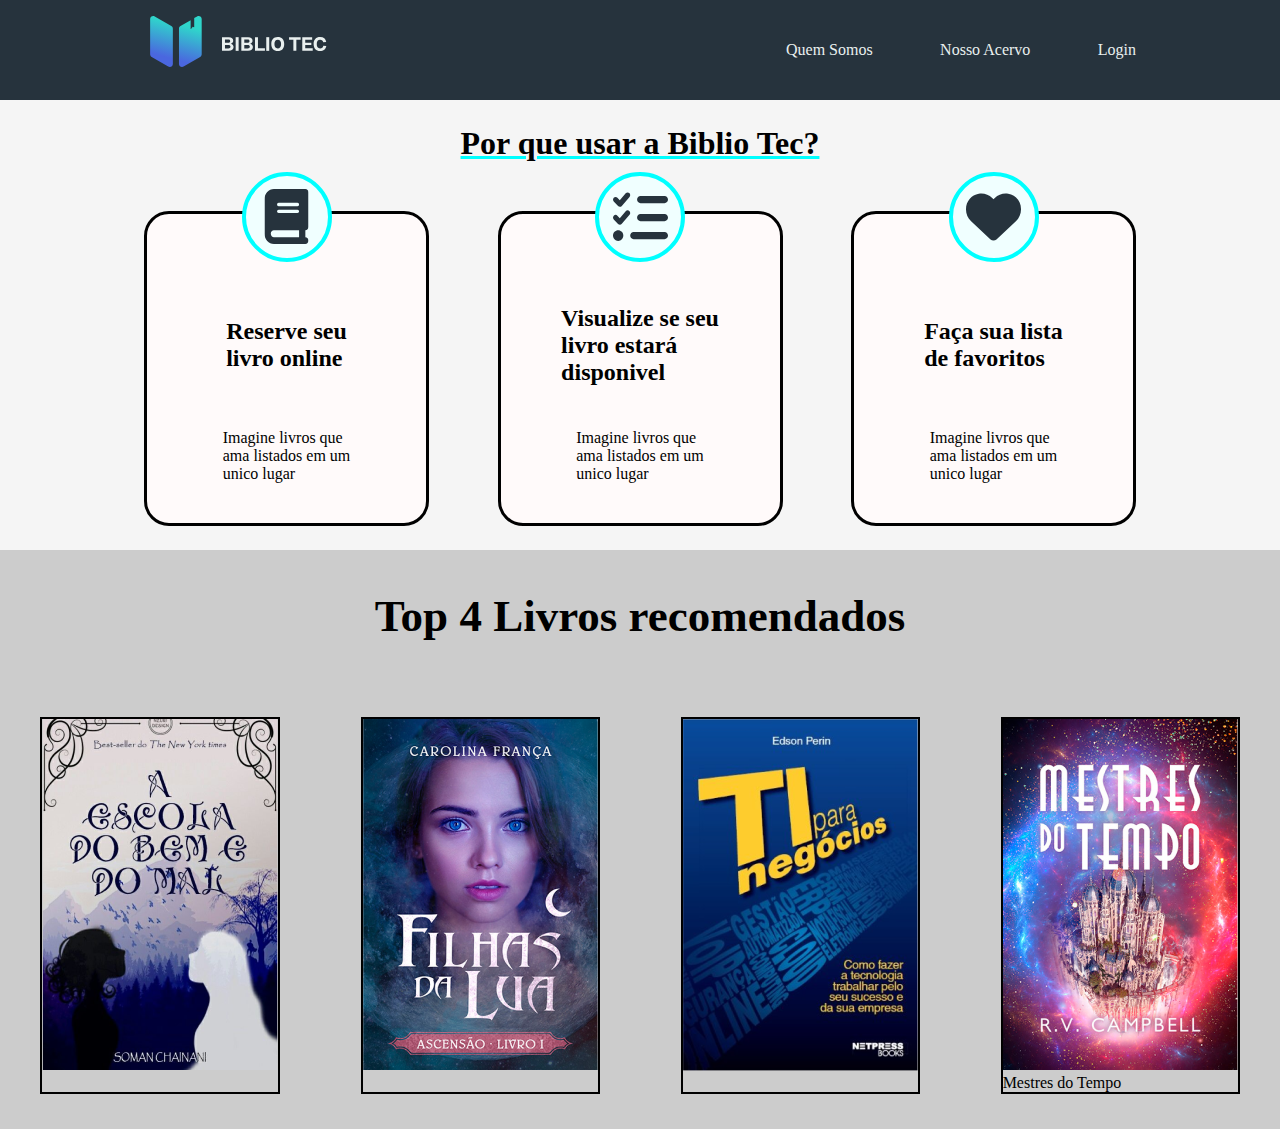
==== index.html @ ab9cee33 "Desafio Bibliotec" ====
<!DOCTYPE html>
<html lang="pt-br">

<head>
    <meta charset="UTF-8">
    <meta name="viewport" content="width=device-width, initial-scale=1.0">
    <title>Bibliotec - A sua biblioteca digital</title>
    <link rel="stylesheet" href="./css/home.css">
</head>

<body>
    <header>
        <div class="Layout-grid header-flex">
            <img src="images/logo-desktop.svg" alt="Um livro aberto com o texto bibliotec ao lado">
            <nav>
                <a href="#">Quem Somos</a>
                <a href="#">Nosso Acervo</a>
                <a href="#">Login</a>
            </nav>
        </div>
    </header>

    <main>
        <section class="porque-usar">

            <div class="Bibliotec-flex">

                <h1>Por que usar a Biblio Tec?</h1>

                <article class="manteiga">

                    <div class="Borda">

                        <img src="images/book-solid.svg" alt="livro">

                    </div>
                    <h2>Reserve seu <br> livro online</h2>

                    <p>Imagine livros que <br> ama listados em um <br> unico lugar</p>

                </article>

                <article class="manteiga">

                    <div class="Borda">

                        <img src="./images/check-solid.svg" alt="menu de hamburguer">

                    </div>

                    <h2>Visualize se seu <br> livro estará <br>disponivel</h2>

                    <p>Imagine livros que <br> ama listados em um <br> unico lugar</p>

                </article>

                <article class="manteiga    ">

                    <div class="Borda">

                        <img src="images/heart-solid.svg" alt="coração">

                    </div>

                    <h2>Faça sua lista <br> de favoritos </h2>

                    <p>Imagine livros que <br> ama listados em um <br> unico lugar</p>

                </article>

            </div>
    </main>

    </section>


     <h2 class="h2">Top 4 Livros recomendados</h2>

    <section class="top-livro">
        <article class="card-livro"> <img src="images/livro1.png" alt=""> </article>
        <article class="card-livro"> <img src="images/livro2.png" alt=""> </article>
        <article class="card-livro"> <img src="images/livro3.png" alt=""> </article>
        <article class="card-livro"> <img src="images/livro4.png" alt=""> 
        <p>Mestres do Tempo</p>
        </article>
    </section>







</body>

</html>
---- css/home.css ----
@import url('https://fonts.googleapis.com/css2?family=Montserrat:ital,wght@0,100..900;1,100..900&family=Red+Rose:wght@300..700&display=swap');






*{
    margin: 0;
    padding: 0;
    box-sizing: border-box;
}
html body {
    height: 100%;
}
body {
    background-color: rgb(204, 204, 204);

}
header {
    background-color: #26333d; 
    height: 100px;
    width: 100%;
}
.Layout-grid {
    margin: 0 auto;
    width: 100%;
    /* border: 3px solid snow; */
    max-width: 992px;
}
.header-flex {
    display: flex;
    justify-content: space-between;
    align-items: center;
    height: 100%;
}
header nav {
    display: flex;
    justify-content: space-between;
    align-items: center;
    width: 350px;
    height: 100%;
    /* border: 3px solid snow; */
}
header nav a {
    color: #e9f0ef;
    text-decoration: none;
     
}
.porque-usar{
    display: flex;
    justify-content: center;
    width: 100%;
    height: 450px;

    /* border: 2px solid salmon; */
    background-color: whitesmoke;
}
.porque-usar h1 {
    width: 100%;
    text-align: center;
   
    text-decoration: underline aqua;
}
.Bibliotec-flex {
    
    width: 992px;
    justify-content: space-between;
    display: flex;
    align-items: center;
    flex-wrap: wrap;
    height: 100%;
     /* border: 2px solid salmon;*/
}
.manteiga {
    display: flex;
    flex-direction: column;
    align-items: center;
    justify-content: space-between;
    width: 285px;
    height: 70%;
    border-radius: 25px;
    border: 3px solid black;
    background-color: snow;
}
.Borda {
    display: flex;
    justify-content: center;
    align-items: center;
    margin: 2px solid aqua;
    margin-top: -42px;
    border-radius: 50px;
    border: 4px solid aqua; 
    height: 90px;
    width: 90px;
    background-color: azure;
}
.manteiga img {
    width: 55px;
    height: 55px;
}
.manteiga p {
    margin-bottom: 40px;
}





.top-livro{

display: flex;
justify-content: space-around;

}

.card-livro {
    /* height: 100%; */


    margin: 35px;
    border: 2px solid black;
   
   
}


.h2 {
    text-align: center;
    margin: 40px;
    font-size: 45px;
}
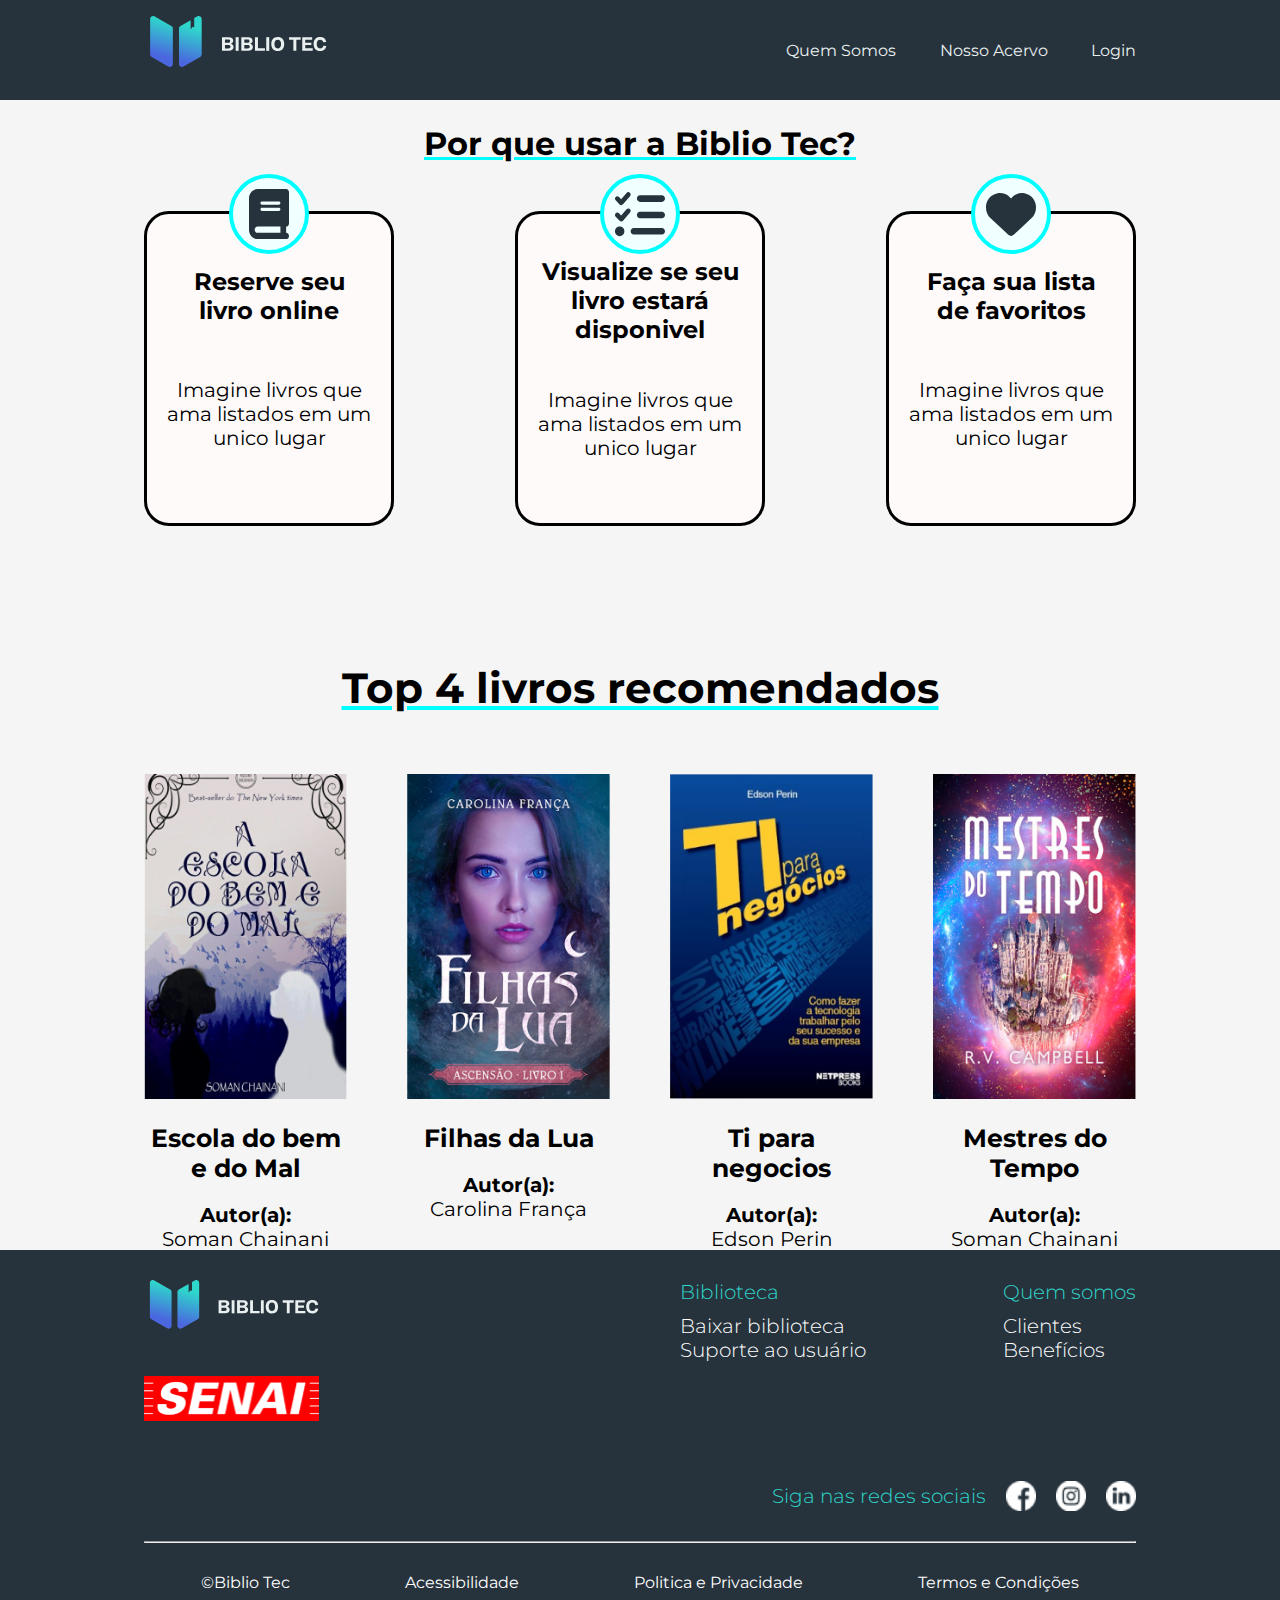
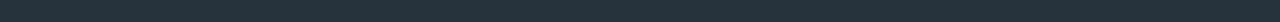
==== commit 36a74c5d: "subindo home footer" ====
--- a/index.html
+++ b/index.html
@@ -11,7 +11,7 @@
 <body>
     <header>
         <div class="Layout-grid header-flex">
-            <img src="images/logo-desktop.svg" alt="Um livro aberto com o texto bibliotec ao lado">
+            <img src="./images/logo-desktop.svg" alt="Um livro aberto com o texto bibliotec ao lado">
             <nav>
                 <a href="#">Quem Somos</a>
                 <a href="#">Nosso Acervo</a>
@@ -22,75 +22,124 @@
 
     <main>
         <section class="porque-usar">
-
             <div class="Bibliotec-flex">
 
                 <h1>Por que usar a Biblio Tec?</h1>
 
-                <article class="manteiga">
+                <article class="motivo">
+                    <div class="Borda">
+                        <img src="./images/book-solid.svg" alt="livro">
+                    </div>
 
-                    <div class="Borda">
+                    <h2>Reserve seu livro online</h2>
 
-                        <img src="images/book-solid.svg" alt="livro">
-
-                    </div>
-                    <h2>Reserve seu <br> livro online</h2>
-
-                    <p>Imagine livros que <br> ama listados em um <br> unico lugar</p>
-
+                    <p>Imagine livros que ama listados em um unico lugar</p>
                 </article>
 
-                <article class="manteiga">
-
+                <article class="motivo">
                     <div class="Borda">
-
                         <img src="./images/check-solid.svg" alt="menu de hamburguer">
-
                     </div>
 
-                    <h2>Visualize se seu <br> livro estará <br>disponivel</h2>
+                    <h2>Visualize se seu livro estará disponivel</h2>
 
-                    <p>Imagine livros que <br> ama listados em um <br> unico lugar</p>
-
+                    <p>Imagine livros que ama listados em um unico lugar</p>
                 </article>
 
-                <article class="manteiga    ">
-
+                <article class="motivo">
                     <div class="Borda">
-
-                        <img src="images/heart-solid.svg" alt="coração">
-
+                        <img src="./images/heart-solid.svg" alt="coração">
                     </div>
 
-                    <h2>Faça sua lista <br> de favoritos </h2>
+                    <h2>Faça sua lista de favoritos </h2>
 
-                    <p>Imagine livros que <br> ama listados em um <br> unico lugar</p>
+                    <p>Imagine livros que ama listados em um unico lugar</p>
+                </article>
+            </div>
+        </section>
 
+        <section class="livro">
+            <div class="Top-4">
+
+                <h1> <br>Top 4 livros recomendados</h1>
+                
+
+                <article class="recomendados">
+                    <img src="images/livro1.png">
+
+                    <h3>Escola do bem e do Mal</h3>
+
+                    <p class="recomendados-bold">Autor(a):</p>
+                    <p>Soman Chainani</p>
+                </article>
+
+                <article class="recomendados">
+                    <img src="images/livro2.png">
+
+                    <h3>Filhas da Lua</h3>
+
+                    <p class="recomendados-bold">Autor(a):</p>
+                    <p>Carolina França</p>
+                </article>
+
+                <article class="recomendados">
+                    <img src="images/livro3.png">
+
+                    <h3>Ti para negocios </h3>
+
+                    <p class="recomendados-bold">Autor(a):</p>
+                    <p>Edson Perin</p>
+                </article>
+
+                <article class="recomendados">
+                    <img src="images/livro4.png">
+
+                    <h3>Mestres do Tempo</h3>
+
+                    <p class="recomendados-bold">Autor(a):</p>
+                    <p>Soman Chainani</p>
                 </article>
 
             </div>
+        </section>
     </main>
 
-    </section>
+    <footer class="header-flex">
+        <div class="Layout-grid organizacao">
 
+            <section class="logos">
+                <img src="./images/logo-desktop.svg">
+                <img src="./images/logo-senai-vermelho.png">
+            </section>
 
-     <h2 class="h2">Top 4 Livros recomendados</h2>
+            <nav class="info">
+                <section>
+                    <h1>Biblioteca</h1>
+                    <p>Baixar biblioteca <br> Suporte ao usuário</p>
+                </section>
 
-    <section class="top-livro">
-        <article class="card-livro"> <img src="images/livro1.png" alt=""> </article>
-        <article class="card-livro"> <img src="images/livro2.png" alt=""> </article>
-        <article class="card-livro"> <img src="images/livro3.png" alt=""> </article>
-        <article class="card-livro"> <img src="images/livro4.png" alt=""> 
-        <p>Mestres do Tempo</p>
-        </article>
-    </section>
+                <section>
+                    <h1>Quem somos</h1>
+                    <p>Clientes <br> Benefícios</p>
+                </section>
+            </nav>
 
+            <div class="apps">
+                <h1>Siga nas redes sociais</h1>
+                <img src="./images/facebook-icon.png">
+                <img src="./images/instagram-icon.png">
+                <img src="./images/linkedin-icon.png">
+            </div>
 
+            <hr>
 
-
-
-
-
+            <section class="barra">
+                <a href="#">©Biblio Tec</a>
+                <a href="#">Acessibilidade</a>
+                <a href="#">Politica e Privacidade</a>
+                <a href="#">Termos e Condições</a>
+            </section>
+        </div>
+    </footer>
 </body>
-
 </html>--- a/css/home.css
+++ b/css/home.css
@@ -1,40 +1,43 @@
-
-@import url('https://fonts.googleapis.com/css2?family=Montserrat:ital,wght@0,100..900;1,100..900&family=Red+Rose:wght@300..700&display=swap');
-
-
-
-
-
-
-*{
+@import url('https://fonts.googleapis.com/css2?family=Montserrat:ital,wght@0,100..900;1,100..900&display=swap');
+
+
+* {
     margin: 0;
     padding: 0;
     box-sizing: border-box;
 }
+
 html body {
     height: 100%;
 }
+
 body {
-    background-color: rgb(204, 204, 204);
-
-}
+    background-color: dodgerblue;
+    font-family: "Montserrat", system-ui;
+    display: flex;
+    flex-direction: column;
+}
+
 header {
-    background-color: #26333d; 
+    background-color: #26333d;
     height: 100px;
     width: 100%;
 }
+
 .Layout-grid {
     margin: 0 auto;
     width: 100%;
     /* border: 3px solid snow; */
     max-width: 992px;
 }
+
 .header-flex {
     display: flex;
     justify-content: space-between;
     align-items: center;
     height: 100%;
 }
+
 header nav {
     display: flex;
     justify-content: space-between;
@@ -43,91 +46,228 @@
     height: 100%;
     /* border: 3px solid snow; */
 }
+
+nav a:hover {
+    color: #2FD6CB;
+}
+
 header nav a {
     color: #e9f0ef;
     text-decoration: none;
-     
-}
-.porque-usar{
+}
+
+.porque-usar {
     display: flex;
     justify-content: center;
     width: 100%;
     height: 450px;
-
+    margin-top: 0;
     /* border: 2px solid salmon; */
     background-color: whitesmoke;
 }
+
 .porque-usar h1 {
     width: 100%;
     text-align: center;
-   
+    font-family: "Montserrat", system-ui;
     text-decoration: underline aqua;
 }
+
 .Bibliotec-flex {
+    width: 992px;
+    justify-content: space-between;
+    display: flex;
+    align-items: center;
+    flex-wrap: wrap;
+    height: 100%;
+    /* border: 2px solid salmon;*/
+}
+
+.motivo {
+    display: flex;
+    justify-content: center;
+    flex-wrap: wrap;
+    padding: 20px;
+    text-align: center;
     
-    width: 992px;
-    justify-content: space-between;
-    display: flex;
-    align-items: center;
-    flex-wrap: wrap;
-    height: 100%;
-     /* border: 2px solid salmon;*/
-}
-.manteiga {
-    display: flex;
-    flex-direction: column;
-    align-items: center;
-    justify-content: space-between;
-    width: 285px;
+    width: 250px;
     height: 70%;
     border-radius: 25px;
     border: 3px solid black;
     background-color: snow;
 }
+
 .Borda {
     display: flex;
     justify-content: center;
     align-items: center;
     margin: 2px solid aqua;
-    margin-top: -42px;
-    border-radius: 50px;
-    border: 4px solid aqua; 
-    height: 90px;
-    width: 90px;
+    margin-top: -60px;
+    border-radius: 50%;
+    border: 4px solid aqua;
+    height: 80px;
+    width: 80px;
     background-color: azure;
 }
-.manteiga img {
-    width: 55px;
-    height: 55px;
-}
-.manteiga p {
+
+.motivo img {
+    width: 50px;
+    height: 50px;
+}
+
+.motivo p {
     margin-bottom: 40px;
-}
-
-
-
-
-
-.top-livro{
-
-display: flex;
-justify-content: space-around;
-
-}
-
-.card-livro {
-    /* height: 100%; */
-
-
-    margin: 35px;
-    border: 2px solid black;
-   
-   
-}
-
-
-.h2 {
-    text-align: center;
-    margin: 40px;
-    font-size: 45px;
-}
+    margin-top: 40px;
+    font-size: 20px;
+}
+
+.Top-4 {
+    display: flex;
+    justify-content: space-between;
+    flex-wrap: wrap;
+    width: 992px;
+}
+
+.livro {
+    display: flex;
+    justify-content: center;
+    width: 100%;
+    height: 700px;
+    margin-top: 0;
+    /* border: 2px solid salmon; */
+    background-color: whitesmoke;
+}
+
+.livro h1 {
+    width: 100%;
+    text-align: center;
+    margin-top: 50px;
+    margin-bottom: 50px;
+    border-bottom: aqua;
+    font-size: 42px; 
+    padding: 10px;
+    text-decoration: underline aqua;
+}
+
+.recomendados {
+    width: 203px;
+    height: 500px;
+    text-align: center;
+}
+
+.recomendados img {
+    width: 203px;
+    height: 325px;
+}
+
+.recomendados h3 {
+    margin-top: 20px;
+    font-size: 25px;
+    margin-bottom: 20px;
+}
+
+.recomendados p {
+    font-size: 20px;
+}
+
+.recomendados-bold {
+    font-weight: bold;
+}
+
+footer {
+    background-color: #26333d;
+    width: 100%;
+    height: 800px;
+    color: white;
+}
+
+footer hr {
+    width: 100%;
+    height: 0;
+    color: #2FD6CB;
+}
+
+.organizacao {
+    display: flex;
+    flex-wrap: wrap;
+    justify-content: space-between;
+    padding-top: 30px;
+}
+
+.logos {
+    display: flex;
+    flex-direction: column;
+    height: 100%;
+    width: 50%;
+    /* border: 2px solid red; */
+}
+
+.logos img {
+    width: 175px;
+    height: 100%;
+    margin-bottom: 30px;
+}
+
+.info {
+    display: flex;
+    justify-content: space-between;
+    height: 100%;
+    width: 50%;
+    /* border: 2px solid red; */
+}   
+
+.info section {
+    margin-left: 40px;
+}
+
+.info p {
+    font-size: 20px;
+    font-weight: 300;
+}
+
+.info h1 {
+    font-size: 20px;
+    color: #2FD6CB;
+    font-weight: 300;
+    margin-bottom: 10px;
+    width: 100%;
+}
+
+.apps {
+    display: flex;
+    justify-content: flex-end;
+    align-items: center;
+    width: 100%;
+    margin-top: 30px;
+    margin-bottom: 30px;
+    /* border: 2px solid red; */
+} 
+
+.apps img {
+    width: 30px;
+    height: 30px;
+    margin-left: 20px;
+}
+
+.apps h1 {
+    color: #2FD6CB;
+    font-weight: 300;
+    font-size: 20px;
+}
+
+.barra {
+    width: 100%;
+    display: flex;
+    justify-content: space-around;
+    padding-top: 30px;
+    padding-bottom: 30px;
+}
+
+.barra a {
+    text-decoration: none;
+    color: white;
+}
+
+section a:hover {
+    color: #2FD6CB;
+}
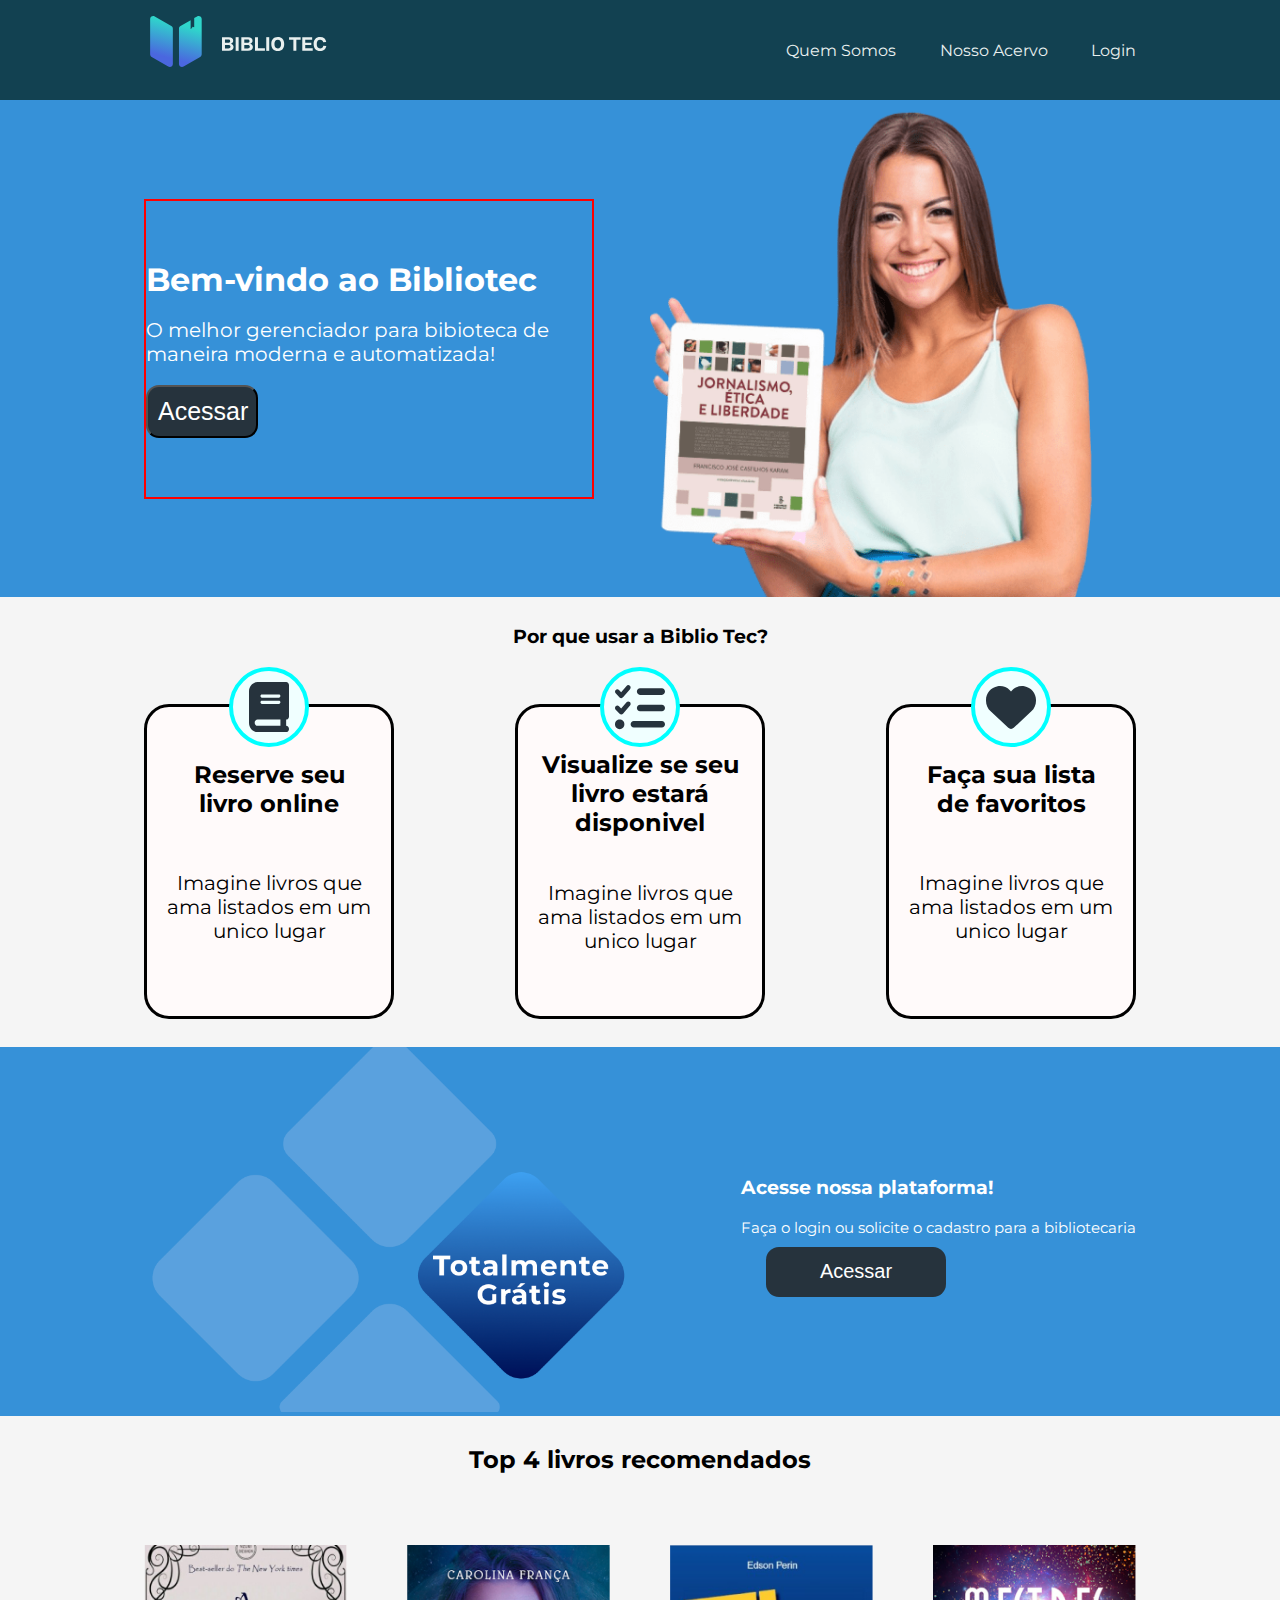
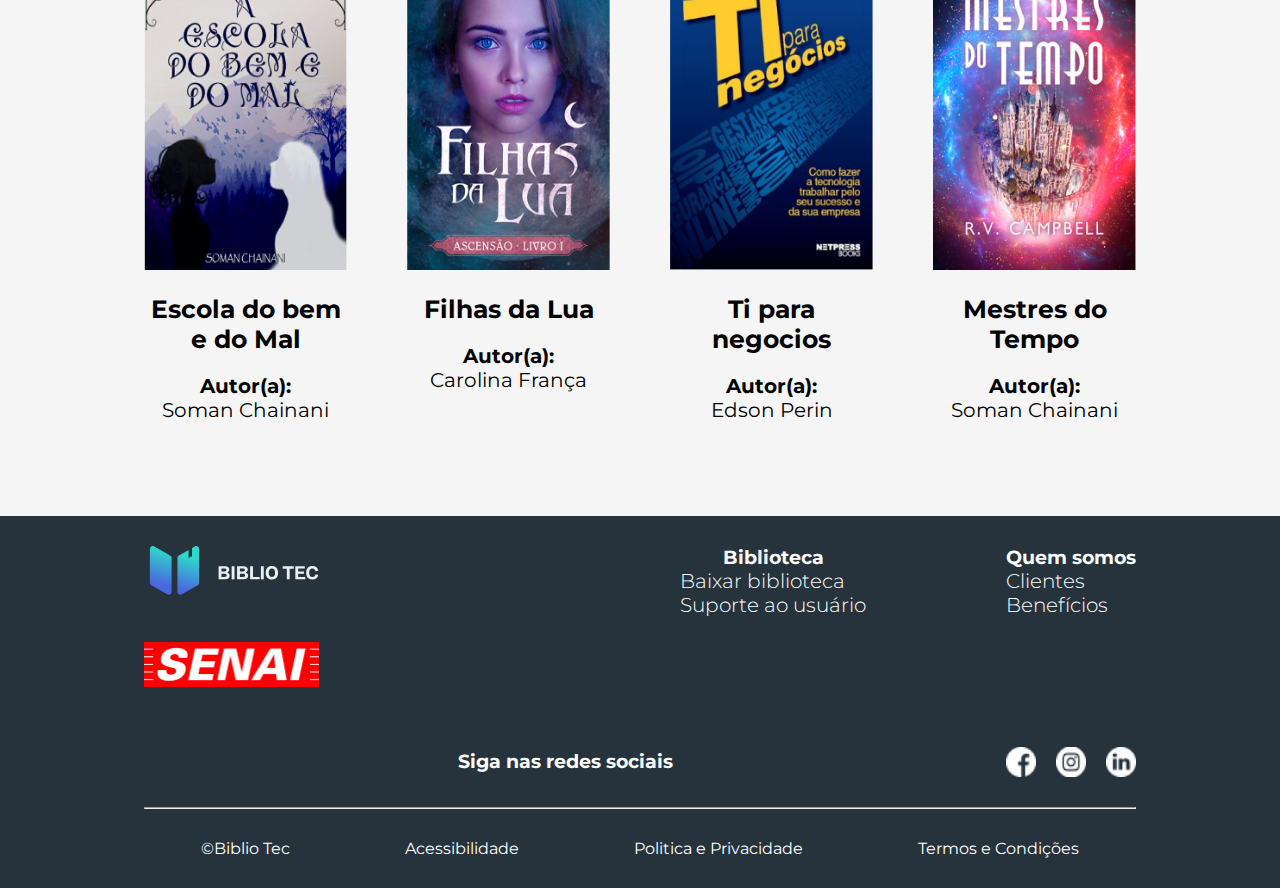
==== commit 1e613d36: "atualizacao 17/09/24" ====
--- a/index.html
+++ b/index.html
@@ -21,10 +21,39 @@
     </header>
 
     <main>
+
+        <article id="banner ">
+            <div class="Layout-grid banner-flex">
+                <div class="banner-info">
+                    <h1 class="h1titulo">Bem-vindo ao Bibliotec</h1> <br>
+
+                    <p>O melhor gerenciador para bibioteca de maneira
+                        moderna e automatizada!
+                    </p><br>
+                    <button class="botao-banner">Acessar</button>
+
+
+                </div>
+                <img src="images/banner-mulher-livro.png" alt="Banner mulher com livro na mão" width="500">
+            </div>
+
+
+
+
+
+        </article>
+
+
+
+
+
+
         <section class="porque-usar">
             <div class="Bibliotec-flex">
 
-                <h1>Por que usar a Biblio Tec?</h1>
+
+
+                <h3>Por que usar a Biblio Tec?</h3>
 
                 <article class="motivo">
                     <div class="Borda">
@@ -58,11 +87,48 @@
             </div>
         </section>
 
+
+
+
+
+        <article class="totalmente-gratis Layout-grid">
+
+
+
+            <div class="divimagen">
+                <img class="" src="images/totalmente-gratis.png" alt="" width="490px">
+            </div>
+
+
+            <div class="slamagnah">
+                <h3 class="titulo-totalmentegratis1">Acesse nossa plataforma!</h3> <br>
+
+                <p class="titulo-totalmentegratis2">Faça o login ou solicite o cadastro para a bibliotecaria</p>
+            
+             <button class="botao-totalmente-gratis">
+                Acessar
+            </button>
+            
+            </div>
+
+           
+
+
+        </article>
+
+
+
+
+
+
         <section class="livro">
             <div class="Top-4">
 
-                <h1> <br>Top 4 livros recomendados</h1>
-                
+
+
+
+                <h2> <br>Top 4 livros recomendados</h2>
+
 
                 <article class="recomendados">
                     <img src="images/livro1.png">
@@ -114,18 +180,18 @@
 
             <nav class="info">
                 <section>
-                    <h1>Biblioteca</h1>
+                    <h3>Biblioteca</h3>
                     <p>Baixar biblioteca <br> Suporte ao usuário</p>
                 </section>
 
                 <section>
-                    <h1>Quem somos</h1>
+                    <h3>Quem somos</h3>
                     <p>Clientes <br> Benefícios</p>
                 </section>
             </nav>
 
             <div class="apps">
-                <h1>Siga nas redes sociais</h1>
+                <h3>Siga nas redes sociais</h3>
                 <img src="./images/facebook-icon.png">
                 <img src="./images/instagram-icon.png">
                 <img src="./images/linkedin-icon.png">
@@ -142,4 +208,5 @@
         </div>
     </footer>
 </body>
+
 </html>--- a/css/home.css
+++ b/css/home.css
@@ -12,14 +12,14 @@
 }
 
 body {
-    background-color: dodgerblue;
+    background-color: #3691d8;
     font-family: "Montserrat", system-ui;
     display: flex;
     flex-direction: column;
 }
 
 header {
-    background-color: #26333d;
+    background-color: #124151;
     height: 100px;
     width: 100%;
 }
@@ -38,6 +38,8 @@
     height: 100%;
 }
 
+
+
 header nav {
     display: flex;
     justify-content: space-between;
@@ -46,6 +48,76 @@
     height: 100%;
     /* border: 3px solid snow; */
 }
+
+/* Fim do menu */
+
+/* banner  */
+
+#banner {
+    background-color: #4969df;
+    display: flex;
+    flex-direction: row-reverse;
+    width: 100%;
+}
+
+/* Fim do banner */
+
+/* Banner info */
+.banner-info {
+
+
+    width: 450px;
+    height: 300px;
+    border: 2px solid red;
+    display: flex;
+    flex-direction: column;
+
+    justify-content: center;
+
+}
+
+
+.banner-info p {
+
+    font-size: 20px;
+    color: white;
+
+
+}
+
+
+
+.h1titulo {
+
+    color: white;
+
+}
+
+.botao-banner {
+    background-color: #26333D;
+    max-width: 112px;
+    align-items: center;
+    font-size: 25px;
+    border-radius: 13px;
+    color: white;
+
+    /* padding-left:20px ;
+    padding-top:10px ;
+    padding-bottom: 10px;
+    padding-right:20px ; */
+    padding: 10px 20px 10px 10px;
+}
+
+
+.banner-flex {
+
+    display: flex;
+    align-items: center;
+    justify-content: space-between;
+}
+
+
+
 
 nav a:hover {
     color: #2FD6CB;
@@ -89,7 +161,7 @@
     flex-wrap: wrap;
     padding: 20px;
     text-align: center;
-    
+
     width: 250px;
     height: 70%;
     border-radius: 25px;
@@ -110,6 +182,69 @@
     background-color: azure;
 }
 
+.divimagen{
+
+
+    max-width: 200px;
+
+}
+
+.totalmente-gratis{
+
+background-color: #3691D8;
+display: flex;
+    justify-content: space-between;
+    align-items: center;
+
+}
+
+
+.titulo-totalmentegratis2{
+
+    text-align: start;
+    color: white;
+    font-size: 15px
+    
+}
+
+
+.slamagnah{
+
+    display: flex;
+    flex-direction: column;
+    justify-content: space-between;
+
+
+}
+
+
+.titulo-totalmentegratis1{
+
+    text-align: start;
+
+    color: white;
+    margin-top: 20px;
+}
+
+
+.botao-totalmente-gratis{
+
+    height: 50px;
+    width: 180px;
+
+    margin: 10px 25px 10px 25px;    
+    padding: 13px;
+    font-size: 20px;
+    border-radius: 13px;
+    background-color: #26333D;
+    color: white;
+    border:none;
+
+
+}
+
+
+
 .motivo img {
     width: 50px;
     height: 50px;
@@ -144,7 +279,7 @@
     margin-top: 50px;
     margin-bottom: 50px;
     border-bottom: aqua;
-    font-size: 42px; 
+    font-size: 42px;
     padding: 10px;
     text-decoration: underline aqua;
 }
@@ -166,6 +301,18 @@
     margin-bottom: 20px;
 }
 
+h3{
+
+width: 100%;
+text-align: center;
+}
+
+h2{
+
+width: 100%;
+text-align: center;
+}
+
 .recomendados p {
     font-size: 20px;
 }
@@ -214,7 +361,7 @@
     height: 100%;
     width: 50%;
     /* border: 2px solid red; */
-}   
+}
 
 .info section {
     margin-left: 40px;
@@ -241,7 +388,7 @@
     margin-top: 30px;
     margin-bottom: 30px;
     /* border: 2px solid red; */
-} 
+}
 
 .apps img {
     width: 30px;
@@ -271,3 +418,63 @@
 section a:hover {
     color: #2FD6CB;
 }
+
+
+
+.login-container {
+    display: flex;
+    justify-content: center;
+    align-items: center;
+    height: 100vh;
+    background-color: #51a1f1;
+    padding: 20px;
+}
+
+.login-form {
+    background: #9292924d;
+    border-radius: 8px;
+    box-shadow: 0 0 10px rgba(0, 0, 0, 0.1);
+    padding: 20px;
+    max-width: 992px;
+    width: 100%;
+    height: 662px;
+}
+
+.login-form h2 {
+    margin-bottom: 20px;
+    font-size: 24px;
+    color: #333;
+}
+
+.login-form label {
+    display: block;
+    margin-bottom: 8px;
+    color: #666;
+    margin-left: 336px;
+}
+
+
+.login-form input {
+    width: 30%;
+    padding: 10px;
+    margin-bottom: 15px;
+    border: 1px solid #ddd;
+    border-radius: 4px;
+    margin-left: 336px;
+}
+
+.login-form button {
+    width: 30%;
+    padding: 10px;
+    background-color: #007bff;
+    border: none;
+    border-radius: 4px;
+    color: #fff;
+    font-size: 16px;
+    cursor: pointer;
+    margin-left: 336px;
+}
+
+.login-form button:hover {
+    background-color: #0056b3;
+}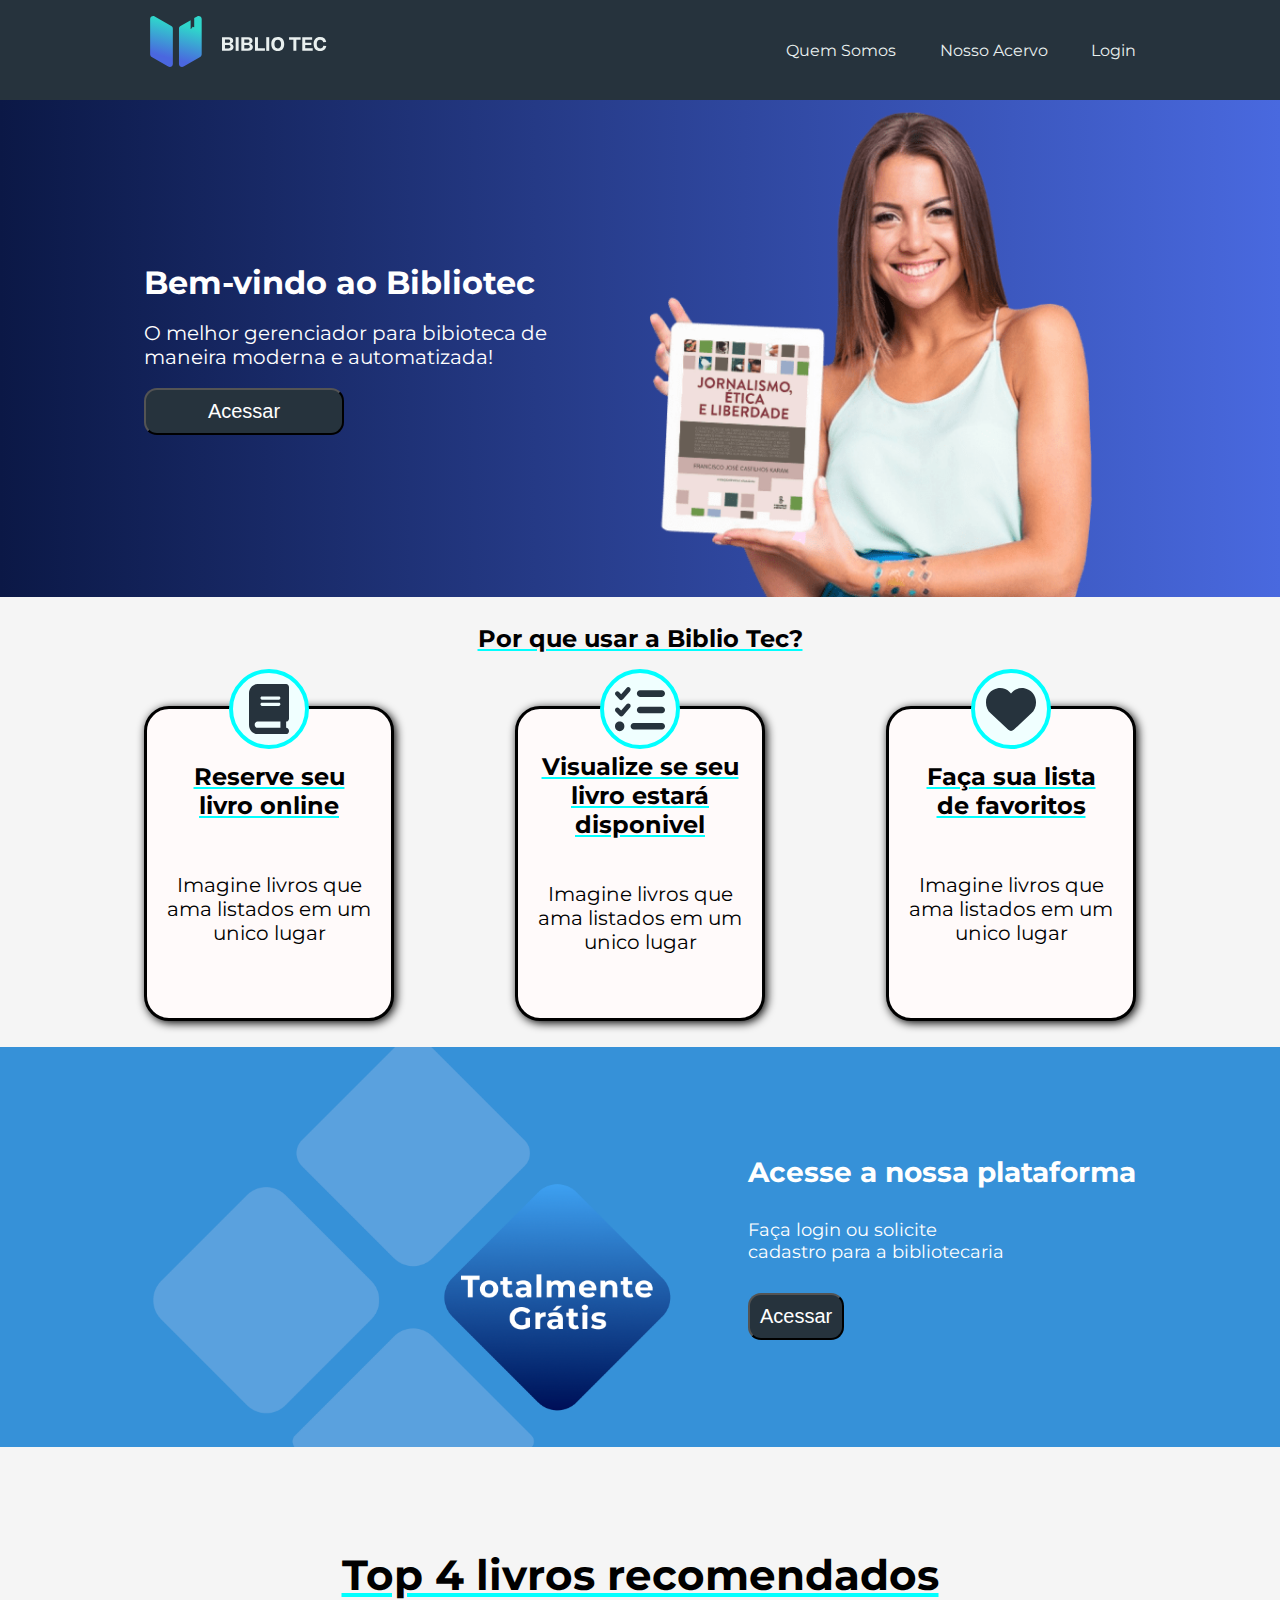
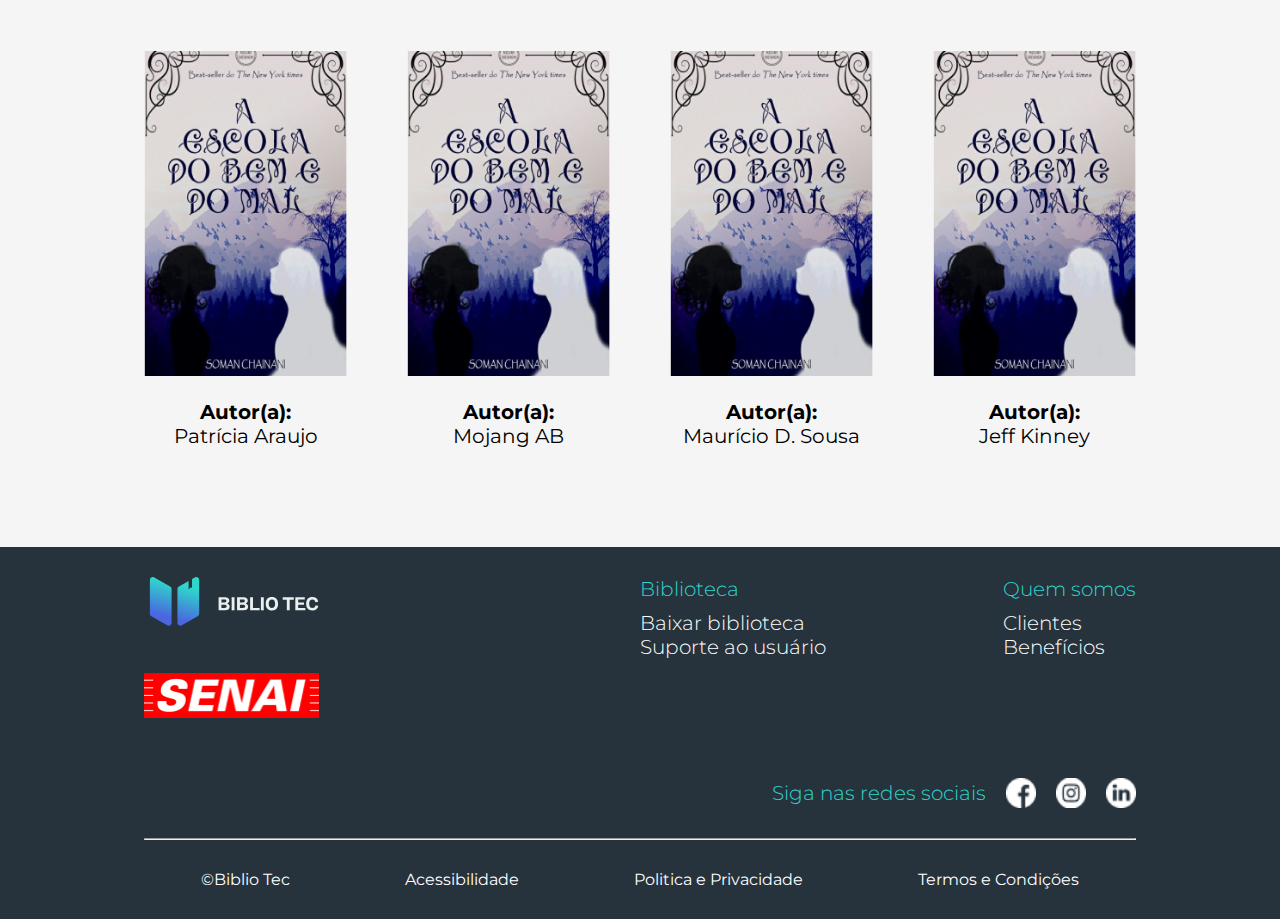
==== commit dededc99: "19/09" ====
--- a/index.html
+++ b/index.html
@@ -12,17 +12,16 @@
     <header>
         <div class="Layout-grid header-flex">
             <img src="./images/logo-desktop.svg" alt="Um livro aberto com o texto bibliotec ao lado">
-            <nav>
+            <nav>   
                 <a href="#">Quem Somos</a>
                 <a href="#">Nosso Acervo</a>
-                <a href="#">Login</a>
+                <a href="login.html">Login</a>
             </nav>
         </div>
     </header>
 
     <main>
-
-        <article id="banner ">
+        <article id="banner">
             <div class="Layout-grid banner-flex">
                 <div class="banner-info">
                     <h1 class="h1titulo">Bem-vindo ao Bibliotec</h1> <br>
@@ -36,24 +35,12 @@
                 </div>
                 <img src="images/banner-mulher-livro.png" alt="Banner mulher com livro na mão" width="500">
             </div>
-
-
-
-
-
         </article>
-
-
-
-
-
 
         <section class="porque-usar">
             <div class="Bibliotec-flex">
 
-
-
-                <h3>Por que usar a Biblio Tec?</h3>
+                <h2>Por que usar a Biblio Tec?</h2>
 
                 <article class="motivo">
                     <div class="Borda">
@@ -87,83 +74,59 @@
             </div>
         </section>
 
+        <section id="totalmente-gratis">
 
+            <div class="Layout-grid totalmente-flex">
+                <img src="./images/totalmente-gratis.png">
+                <div class="texto-gratis">
+                    <h2>Acesse a nossa plataforma</h2>
 
+                    <p>Faça login ou solicite <br> cadastro para a bibliotecaria</p>
 
-
-        <article class="totalmente-gratis Layout-grid">
-
-
-
-            <div class="divimagen">
-                <img class="" src="images/totalmente-gratis.png" alt="" width="490px">
+                    <button class="botao-gratis">Acessar</button>
+                </div>
             </div>
-
-
-            <div class="slamagnah">
-                <h3 class="titulo-totalmentegratis1">Acesse nossa plataforma!</h3> <br>
-
-                <p class="titulo-totalmentegratis2">Faça o login ou solicite o cadastro para a bibliotecaria</p>
-            
-             <button class="botao-totalmente-gratis">
-                Acessar
-            </button>
-            
-            </div>
-
-           
-
-
-        </article>
-
-
-
-
-
+        </section>
 
         <section class="livro">
             <div class="Top-4">
 
-
-
-
                 <h2> <br>Top 4 livros recomendados</h2>
 
+                <article class="recomendados">
+                    <img src="./images/livro1.png">
 
-                <article class="recomendados">
-                    <img src="images/livro1.png">
-
-                    <h3>Escola do bem e do Mal</h3>
+                    <h3> </h3>
 
                     <p class="recomendados-bold">Autor(a):</p>
-                    <p>Soman Chainani</p>
+                    <p>Patrícia Araujo</p>
                 </article>
 
                 <article class="recomendados">
-                    <img src="images/livro2.png">
+                    <img src="./images/livro1.png">
 
-                    <h3>Filhas da Lua</h3>
+                    <h3> </h3>
 
                     <p class="recomendados-bold">Autor(a):</p>
-                    <p>Carolina França</p>
+                    <p>Mojang AB</p>
                 </article>
 
                 <article class="recomendados">
-                    <img src="images/livro3.png">
+                    <img src="./images/livro1.png">
 
-                    <h3>Ti para negocios </h3>
+                    <h3> </h3>
 
                     <p class="recomendados-bold">Autor(a):</p>
-                    <p>Edson Perin</p>
+                    <p>Maurício D. Sousa</p>
                 </article>
 
                 <article class="recomendados">
-                    <img src="images/livro4.png">
+                    <img src="./images/livro1.png">
 
-                    <h3>Mestres do Tempo</h3>
+                    <h3></h3>
 
                     <p class="recomendados-bold">Autor(a):</p>
-                    <p>Soman Chainani</p>
+                    <p>Jeff Kinney</p>
                 </article>
 
             </div>
@@ -179,19 +142,21 @@
             </section>
 
             <nav class="info">
-                <section>
-                    <h3>Biblioteca</h3>
-                    <p>Baixar biblioteca <br> Suporte ao usuário</p>
-                </section>
+                <nav>
+                    <h2>Biblioteca</h2>
+                    <a href="#">Baixar biblioteca</a> <br>
+                    <a href="#">Suporte ao usuário</a>
+                </nav>
 
-                <section>
-                    <h3>Quem somos</h3>
-                    <p>Clientes <br> Benefícios</p>
-                </section>
+                <nav>
+                    <h2>Quem somos</h2>
+                    <a href="">Clientes</a> <br>
+                    <a href="">Benefícios</a>
+                </nav>
             </nav>
 
             <div class="apps">
-                <h3>Siga nas redes sociais</h3>
+                <h2>Siga nas redes sociais</h2>
                 <img src="./images/facebook-icon.png">
                 <img src="./images/instagram-icon.png">
                 <img src="./images/linkedin-icon.png">
--- a/css/home.css
+++ b/css/home.css
@@ -12,14 +12,13 @@
 }
 
 body {
-    background-color: #3691d8;
     font-family: "Montserrat", system-ui;
     display: flex;
     flex-direction: column;
 }
 
 header {
-    background-color: #124151;
+    background-color: #26333d;
     height: 100px;
     width: 100%;
 }
@@ -38,8 +37,6 @@
     height: 100%;
 }
 
-
-
 header nav {
     display: flex;
     justify-content: space-between;
@@ -49,80 +46,57 @@
     /* border: 3px solid snow; */
 }
 
-/* Fim do menu */
-
-/* banner  */
-
+nav a:hover {
+    color: #2FD6CB;
+}
+
+/* inicio banner */
 #banner {
-    background-color: #4969df;
     display: flex;
     flex-direction: row-reverse;
     width: 100%;
-}
-
-/* Fim do banner */
-
-/* Banner info */
+    background-image: linear-gradient(to left,#4969df, #0b1846);
+}
+
 .banner-info {
-
-
     width: 450px;
     height: 300px;
-    border: 2px solid red;
     display: flex;
     flex-direction: column;
-
-    justify-content: center;
-
+    
+    justify-content: center;
 }
 
 
 .banner-info p {
-
-    font-size: 20px;
-    color: white;
-
-
-}
-
-
+    font-size: 20px;
+    color: white;
+}
 
 .h1titulo {
-
-    color: white;
-
+    color: white;
 }
 
 .botao-banner {
     background-color: #26333D;
-    max-width: 112px;
-    align-items: center;
-    font-size: 25px;
+    max-width: 200px;
+    align-items: center;
+    font-size: 20px;
     border-radius: 13px;
     color: white;
-
-    /* padding-left:20px ;
-    padding-top:10px ;
-    padding-bottom: 10px;
-    padding-right:20px ; */
-    padding: 10px 20px 10px 10px;
+    
+    padding: 10px 10px 10px 10px;
 }
 
 
 .banner-flex {
-
-    display: flex;
-    align-items: center;
-    justify-content: space-between;
-}
-
-
-
-
-nav a:hover {
-    color: #2FD6CB;
-}
-
+    display: flex;
+    align-items: center;
+    justify-content: space-between;
+}
+/* fim do banner */
+
+/* inicio quadrados de informacao */
 header nav a {
     color: #e9f0ef;
     text-decoration: none;
@@ -138,7 +112,7 @@
     background-color: whitesmoke;
 }
 
-.porque-usar h1 {
+.porque-usar h2 {
     width: 100%;
     text-align: center;
     font-family: "Montserrat", system-ui;
@@ -161,11 +135,12 @@
     flex-wrap: wrap;
     padding: 20px;
     text-align: center;
-
+    
     width: 250px;
     height: 70%;
     border-radius: 25px;
     border: 3px solid black;
+    box-shadow: 2px 2px 10px black;
     background-color: snow;
 }
 
@@ -182,69 +157,6 @@
     background-color: azure;
 }
 
-.divimagen{
-
-
-    max-width: 200px;
-
-}
-
-.totalmente-gratis{
-
-background-color: #3691D8;
-display: flex;
-    justify-content: space-between;
-    align-items: center;
-
-}
-
-
-.titulo-totalmentegratis2{
-
-    text-align: start;
-    color: white;
-    font-size: 15px
-    
-}
-
-
-.slamagnah{
-
-    display: flex;
-    flex-direction: column;
-    justify-content: space-between;
-
-
-}
-
-
-.titulo-totalmentegratis1{
-
-    text-align: start;
-
-    color: white;
-    margin-top: 20px;
-}
-
-
-.botao-totalmente-gratis{
-
-    height: 50px;
-    width: 180px;
-
-    margin: 10px 25px 10px 25px;    
-    padding: 13px;
-    font-size: 20px;
-    border-radius: 13px;
-    background-color: #26333D;
-    color: white;
-    border:none;
-
-
-}
-
-
-
 .motivo img {
     width: 50px;
     height: 50px;
@@ -256,6 +168,50 @@
     font-size: 20px;
 }
 
+/* fim quadrado de informacao */
+
+/* inicio 3 quadro */
+
+#totalmente-gratis {
+    background-color: #3691D8;
+    height: 400px;
+}
+
+.totalmente-flex {
+    display: flex;
+    align-items: center;
+    justify-content: space-between; 
+}
+
+.totalmente-flex img {
+    height: 100%;
+    height: 400px;
+}
+
+.texto-gratis h2 {
+    margin-bottom: 30px;
+    font-size: 28px;
+    color: white;
+}
+
+.texto-gratis p {
+    margin-bottom: 30px;
+    font-size: 18px;
+    color: white;
+}
+
+.texto-gratis button {
+    background-color: #26333D;
+    max-width: 200px;
+    align-items: center;
+    font-size: 20px;
+    border-radius: 13px;
+    color: white;
+    
+    padding: 10px 10px 10px 10px;
+}
+
+/* inicio livros */
 .Top-4 {
     display: flex;
     justify-content: space-between;
@@ -273,14 +229,13 @@
     background-color: whitesmoke;
 }
 
-.livro h1 {
+.livro h2 {
     width: 100%;
     text-align: center;
     margin-top: 50px;
     margin-bottom: 50px;
     border-bottom: aqua;
     font-size: 42px;
-    padding: 10px;
     text-decoration: underline aqua;
 }
 
@@ -301,18 +256,6 @@
     margin-bottom: 20px;
 }
 
-h3{
-
-width: 100%;
-text-align: center;
-}
-
-h2{
-
-width: 100%;
-text-align: center;
-}
-
 .recomendados p {
     font-size: 20px;
 }
@@ -320,7 +263,9 @@
 .recomendados-bold {
     font-weight: bold;
 }
-
+/* fim livros */
+
+/* inicio footer */
 footer {
     background-color: #26333d;
     width: 100%;
@@ -361,23 +306,31 @@
     height: 100%;
     width: 50%;
     /* border: 2px solid red; */
-}
+}   
 
 .info section {
     margin-left: 40px;
 }
 
-.info p {
-    font-size: 20px;
-    font-weight: 300;
-}
-
-.info h1 {
+
+.info h2 {
     font-size: 20px;
     color: #2FD6CB;
     font-weight: 300;
     margin-bottom: 10px;
     width: 100%;
+}  
+
+.info nav a{
+    text-decoration: none;
+    font-size: 20px;
+    color: white;
+    font-weight: 300;
+}
+
+.info nav a:hover {
+    text-decoration: none;
+    color: #2FD6CB;
 }
 
 .apps {
@@ -388,7 +341,7 @@
     margin-top: 30px;
     margin-bottom: 30px;
     /* border: 2px solid red; */
-}
+} 
 
 .apps img {
     width: 30px;
@@ -396,7 +349,7 @@
     margin-left: 20px;
 }
 
-.apps h1 {
+.apps h2 {
     color: #2FD6CB;
     font-weight: 300;
     font-size: 20px;
@@ -418,63 +371,4 @@
 section a:hover {
     color: #2FD6CB;
 }
-
-
-
-.login-container {
-    display: flex;
-    justify-content: center;
-    align-items: center;
-    height: 100vh;
-    background-color: #51a1f1;
-    padding: 20px;
-}
-
-.login-form {
-    background: #9292924d;
-    border-radius: 8px;
-    box-shadow: 0 0 10px rgba(0, 0, 0, 0.1);
-    padding: 20px;
-    max-width: 992px;
-    width: 100%;
-    height: 662px;
-}
-
-.login-form h2 {
-    margin-bottom: 20px;
-    font-size: 24px;
-    color: #333;
-}
-
-.login-form label {
-    display: block;
-    margin-bottom: 8px;
-    color: #666;
-    margin-left: 336px;
-}
-
-
-.login-form input {
-    width: 30%;
-    padding: 10px;
-    margin-bottom: 15px;
-    border: 1px solid #ddd;
-    border-radius: 4px;
-    margin-left: 336px;
-}
-
-.login-form button {
-    width: 30%;
-    padding: 10px;
-    background-color: #007bff;
-    border: none;
-    border-radius: 4px;
-    color: #fff;
-    font-size: 16px;
-    cursor: pointer;
-    margin-left: 336px;
-}
-
-.login-form button:hover {
-    background-color: #0056b3;
-}+/* fim footer */